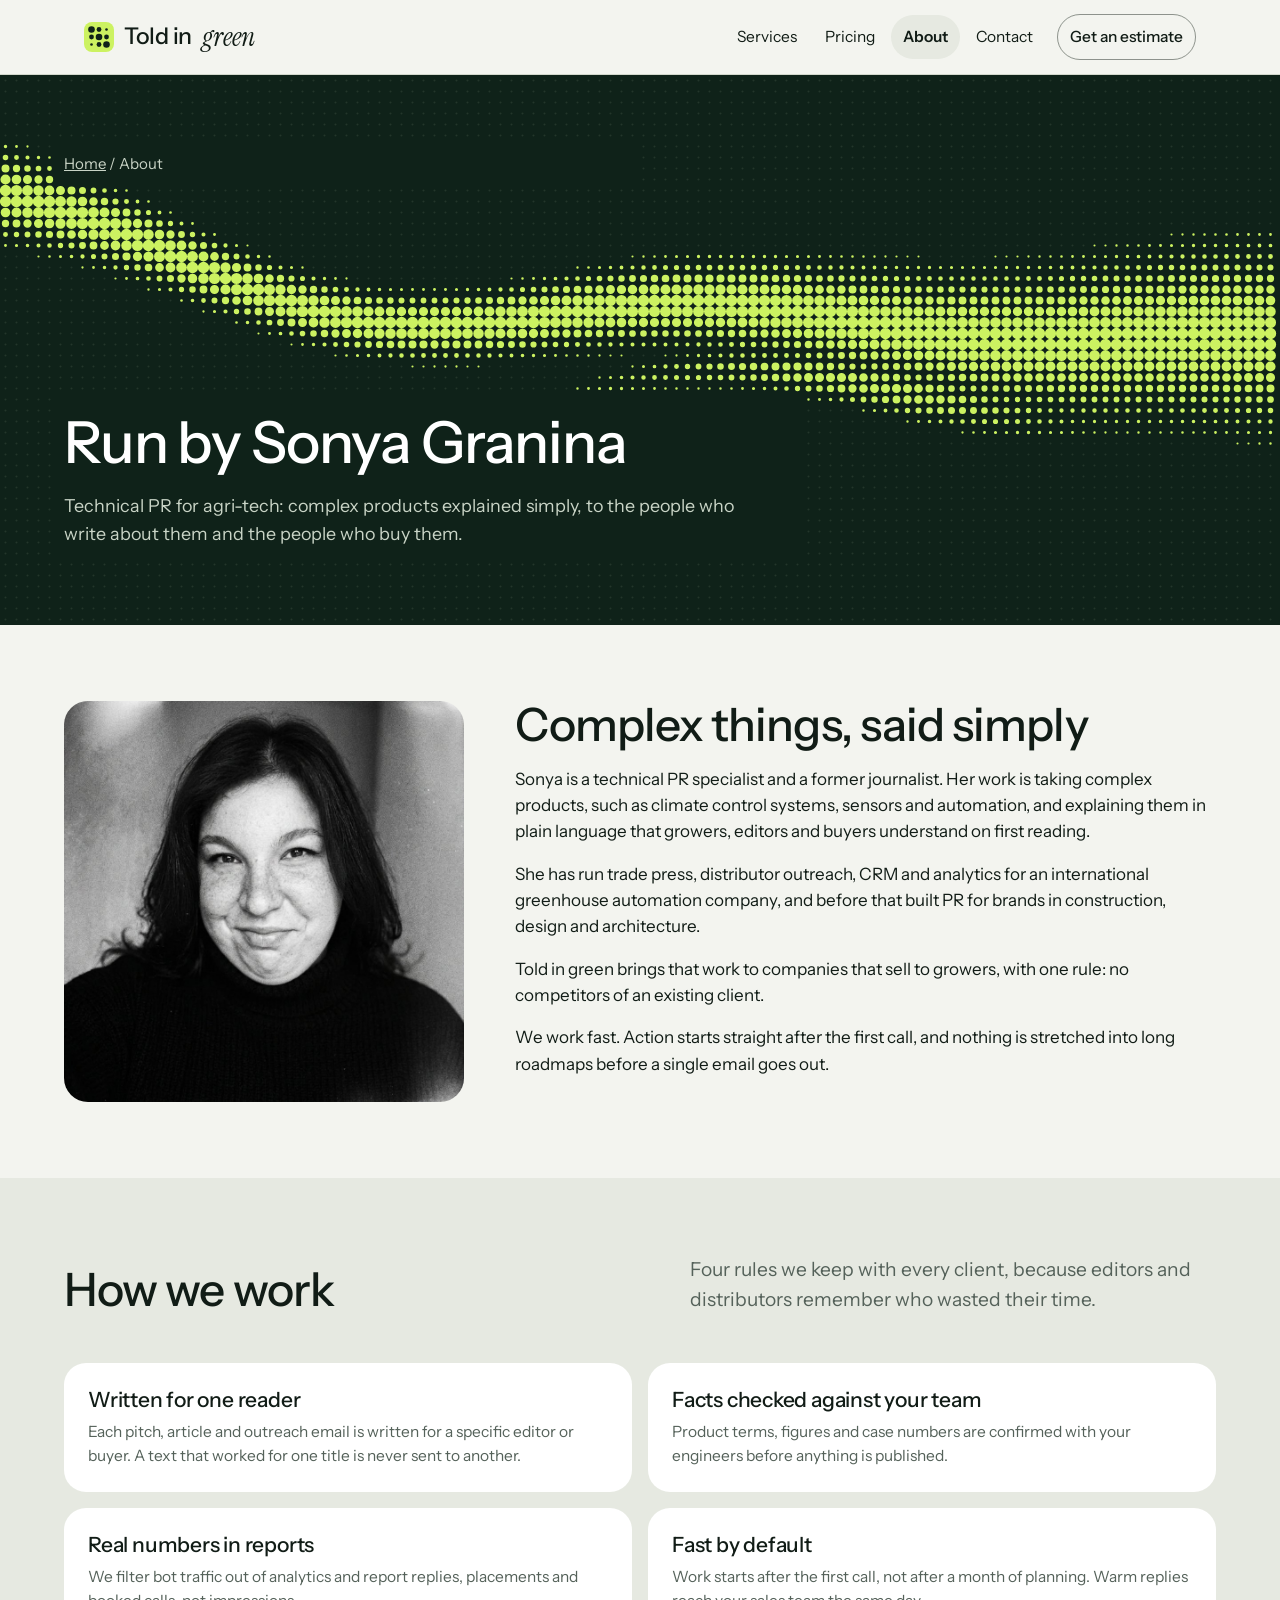
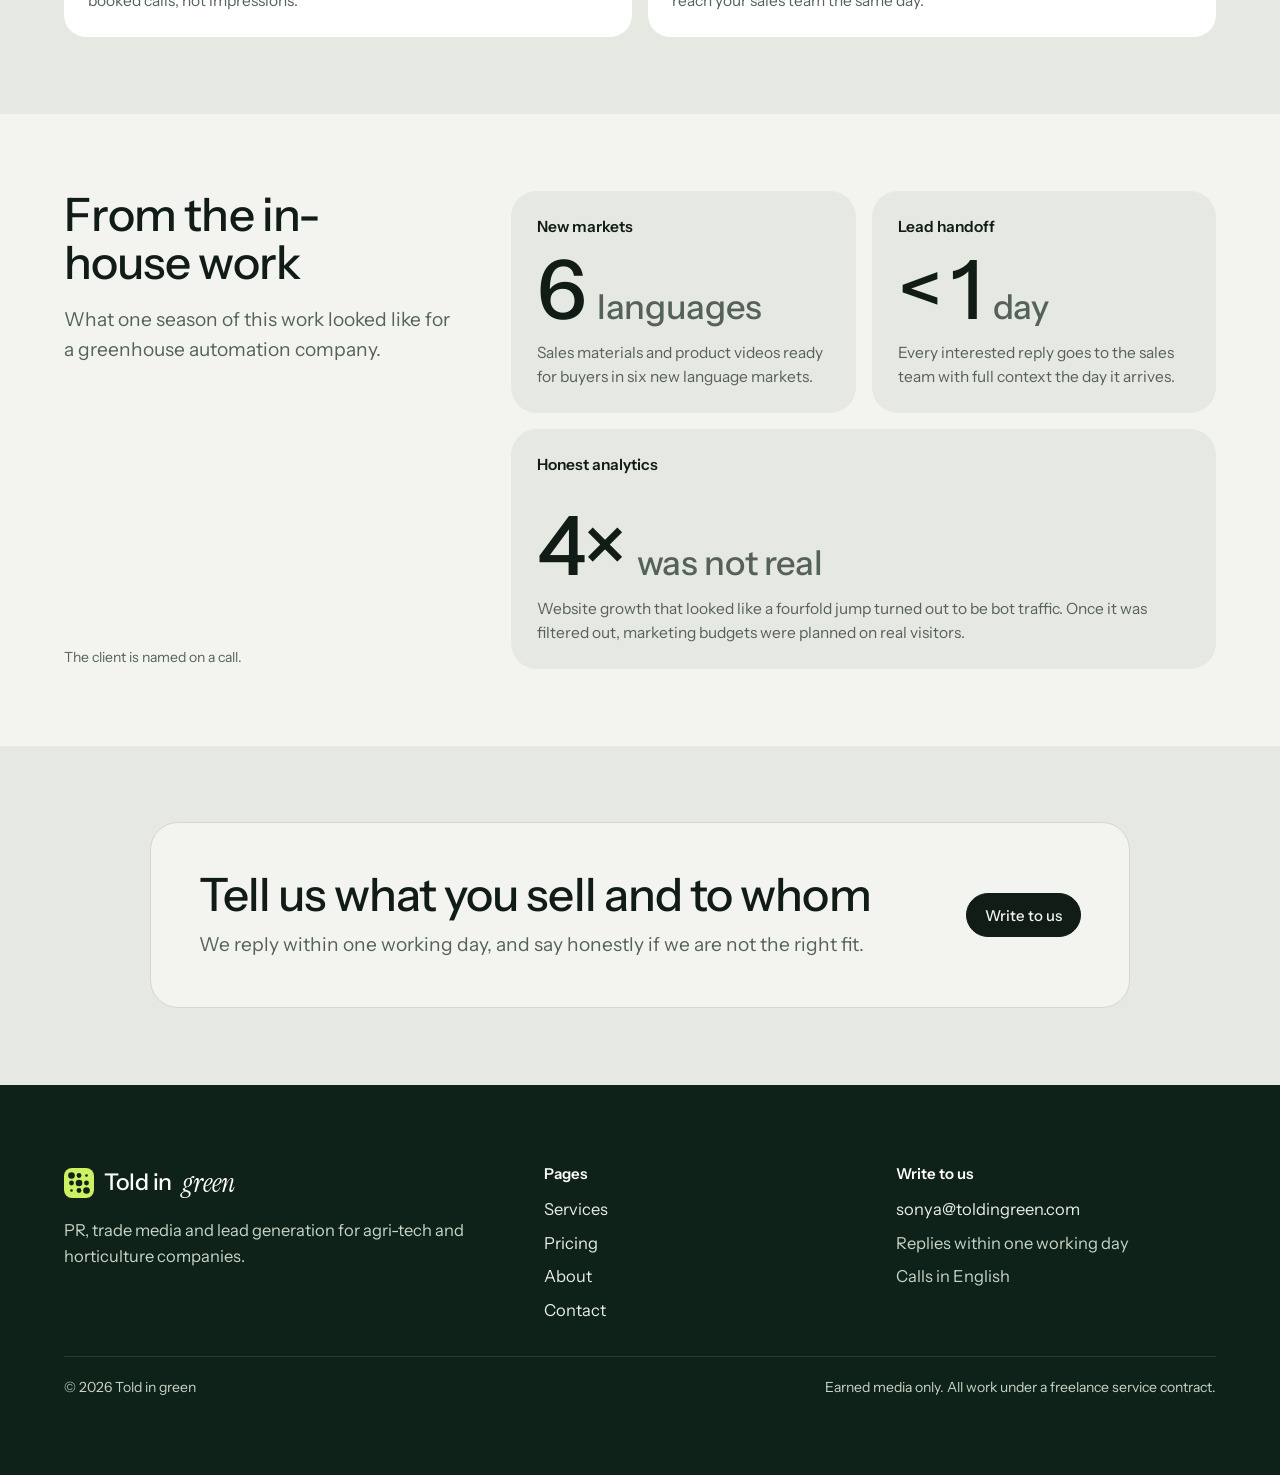
==== about.html @ c71896c4 "Told in green website: home, services, pricing, about, contact Co-Authored-By: Claude Opus 5.5 <nore" ====
<!DOCTYPE html>
<html lang="en">
<head>
<meta charset="utf-8">
<meta name="viewport" content="width=device-width, initial-scale=1">
<title>About | Told in green</title>
<meta name="description" content="PR, trade media and lead generation for agri-tech and horticulture companies.">
<link rel="preconnect" href="https://fonts.googleapis.com"><link rel="preconnect" href="https://fonts.gstatic.com" crossorigin>
<link rel="stylesheet" href="https://fonts.googleapis.com/css2?family=Instrument+Sans:wght@400;500;600&family=Instrument+Serif:ital@1&display=swap">
<link rel="icon" type="image/png" href="favicon.png">
<link rel="stylesheet" href="styles.css">
</head>
<body>
<header class="top"><div class="wrap">
  <a class="logo" href="index.html" aria-label="Told in green, home"><svg class="mark" viewBox="0 0 30 30" aria-hidden="true"><rect width="30" height="30" rx="8" fill="#CCF261"/><g fill="#0F2219"><circle cx="7.5" cy="7.5" r="3.3"/><circle cx="15" cy="7.5" r="2.4"/><circle cx="22.5" cy="7.5" r="1.3"/><circle cx="7.5" cy="15" r="2.4"/><circle cx="15" cy="15" r="3.3"/><circle cx="22.5" cy="15" r="2.4"/><circle cx="7.5" cy="22.5" r="1.3"/><circle cx="15" cy="22.5" r="2.4"/><circle cx="22.5" cy="22.5" r="3.3"/></g></svg>Told in <i>green</i></a>
  <nav class="nav" aria-label="Main"><a href="services.html">Services</a><a href="pricing.html">Pricing</a><a href="about.html" aria-current="page">About</a><a href="contact.html">Contact</a><a class="btn btn-line" href="pricing.html">Get an estimate</a></nav>
</div></header>

<main>
<section class="wall band short" data-amp=".85" data-seed="6" aria-label="About">
  <canvas aria-hidden="true"></canvas>
  <div class="wrap">
    <p class="crumb" data-clear><a href="index.html">Home</a> / About</p>
    <div class="foot" data-clear>
      <h1>Run by Sonya Granina</h1>
      <p>Technical PR for agri-tech: complex products explained simply, to the people who write about them and the people who buy them.</p>
    </div>
  </div>
</section>

<section class="band" aria-labelledby="founder">
  <div class="wrap founder">
    <img class="portrait" src="portrait.jpg" alt="Sonya Granina, founder of Told in green" width="900" height="900">
    <div class="prose">
      <h2 id="founder">Complex things, said simply</h2>
      <p>Sonya is a technical PR specialist and a former journalist. Her work is taking complex products, such as climate control systems, sensors and automation, and explaining them in plain language that growers, editors and buyers understand on first reading.</p>
      <p>She has run trade press, distributor outreach, CRM and analytics for an international greenhouse automation company, and before that built PR for brands in construction, design and architecture.</p>
      <p>Told in green brings that work to companies that sell to growers, with one rule: no competitors of an existing client.</p>
      <p>We work fast. Action starts straight after the first call, and nothing is stretched into long roadmaps before a single email goes out.</p>
    </div>
  </div>
</section>

<section class="band" style="background:var(--card)" aria-labelledby="how">
  <div class="wrap">
    <div class="head"><h2 id="how">How we work</h2><p class="lead">Four rules we keep with every client, because editors and distributors remember who wasted their time.</p></div>
    <div class="principles">
      <div class="dont" style="background:var(--card2)"><h3>Written for one reader</h3><p>Each pitch, article and outreach email is written for a specific editor or buyer. A text that worked for one title is never sent to another.</p></div>
      <div class="dont" style="background:var(--card2)"><h3>Facts checked against your team</h3><p>Product terms, figures and case numbers are confirmed with your engineers before anything is published.</p></div>
      <div class="dont" style="background:var(--card2)"><h3>Real numbers in reports</h3><p>We filter bot traffic out of analytics and report replies, placements and booked calls, not impressions.</p></div>
      <div class="dont" style="background:var(--card2)"><h3>Fast by default</h3><p>Work starts after the first call, not after a month of planning. Warm replies reach your sales team the same day.</p></div>
    </div>
  </div>
</section>

<section class="band" aria-labelledby="facts">
  <div class="wrap stats">
    <div class="side">
      <h2 id="facts">From the in-house work</h2>
      <p class="lead">What one season of this work looked like for a greenhouse automation company.</p>
      <p class="small">The client is named on a call.</p>
    </div>
    <div class="cards">
      <div class="stat"><span class="k">New markets</span><span class="n">6 <small>languages</small></span><p>Sales materials and product videos ready for buyers in six new language markets.</p></div>
      <div class="stat"><span class="k">Lead handoff</span><span class="n">&lt; 1 <small>day</small></span><p>Every interested reply goes to the sales team with full context the day it arrives.</p></div>
      <div class="stat wide"><span class="k">Honest analytics</span><span class="n">4× <small>was not real</small></span><p>Website growth that looked like a fourfold jump turned out to be bot traffic. Once it was filtered out, marketing budgets were planned on real visitors.</p></div>
    </div>
  </div>
</section>

<section class="band field" aria-labelledby="cta">
  <div class="wrap box">
    <div><h2 id="cta">Tell us what you sell and to whom</h2><p class="lead">We reply within one working day, and say honestly if we are not the right fit.</p></div>
    <div class="actions"><a class="btn btn-main" href="contact.html">Write to us</a></div>
  </div>
</section>
</main>


<footer class="band foot-site">
  <div class="wrap">
    <div style="display:grid;gap:14px;align-content:start"><a class="logo" href="index.html"><svg class="mark" viewBox="0 0 30 30" aria-hidden="true"><rect width="30" height="30" rx="8" fill="#CCF261"/><g fill="#0F2219"><circle cx="7.5" cy="7.5" r="3.3"/><circle cx="15" cy="7.5" r="2.4"/><circle cx="22.5" cy="7.5" r="1.3"/><circle cx="7.5" cy="15" r="2.4"/><circle cx="15" cy="15" r="3.3"/><circle cx="22.5" cy="15" r="2.4"/><circle cx="7.5" cy="22.5" r="1.3"/><circle cx="15" cy="22.5" r="2.4"/><circle cx="22.5" cy="22.5" r="3.3"/></g></svg>Told in <i>green</i></a><p style="max-width:40ch">PR, trade media and lead generation for agri-tech and horticulture companies.</p></div>
    <div><h4>Pages</h4><ul><li><a href="services.html">Services</a></li><li><a href="pricing.html">Pricing</a></li><li><a href="about.html">About</a></li><li><a href="contact.html">Contact</a></li></ul></div>
    <div><h4>Write to us</h4><ul><li><a href="mailto:sonya@toldingreen.com">sonya@toldingreen.com</a></li><li>Replies within one working day</li><li>Calls in English</li></ul></div>
    <div class="base"><span>© 2026 Told in green</span><span>Earned media only. All work under a freelance service contract.</span></div>
  </div>
</footer>
<script src="site.js"></script>
</body>
</html>
---- styles.css ----
/* VOICE occasion: a confident B2B studio site for agri-tech and horticulture teams, calm and exact
   IDEA the LED wall at a horticulture trade show: deep green screen, lime halftone signal travelling across it
   PICTURE a live halftone ribbon of lime dots on a dark dot grid, full-bleed in every page header
   COLOUR paper #F3F4EF, forest #0F2219, lime #CCF261 as the one sharp accent, grainy moss/teal gradients for service tiles
   TYPE Instrument Sans for everything, Instrument Serif italic only inside the wordmark
   LAYOUT laptop: header, full-bleed LED band with text in its quiet corners, then wide bands; phone: same order stacked */

:root{color-scheme:light dark;
--bg:light-dark(#F3F4EF,#0B140F);
--ink:light-dark(#111C16,#E8EDE5);
--mut:light-dark(#55625A,#9EABA3);
--card:light-dark(#E6E9E1,#142019);
--card2:light-dark(#FFFFFF,#18261E);
--line:light-dark(#D2D8CC,#27382E);
--link:light-dark(#2D6A1E,#CCF261);
--forest:#0F2219;--forest2:#183327;--lime:#CCF261;--soft:#BFD99A;--limeink:#122010;
--sans:"Instrument Sans",system-ui,-apple-system,"Segoe UI",sans-serif;
--serif:"Instrument Serif",Georgia,serif}
:root[data-theme=light]{color-scheme:light}
:root[data-theme=dark]{color-scheme:dark}
*{box-sizing:border-box;min-width:0}
html{scroll-padding-top:84px;-webkit-text-size-adjust:100%}
body{margin:0;background:var(--bg);color:var(--ink);font:16.5px/1.55 var(--sans);overflow-x:clip}
img,svg,canvas{max-width:100%;display:block}
a{color:var(--link)}
h1,h2,h3{font-weight:500;letter-spacing:-.02em;line-height:1.05;margin:0;text-wrap:balance}
h1{font-size:clamp(36px,5vw,58px)}
h2{font-size:clamp(30px,3.6vw,46px)}
h3{font-size:21px;line-height:1.2;letter-spacing:-.01em}
p{margin:0}
.wrap{max-width:1240px;margin-inline:auto}
.band{padding-block:clamp(44px,6vw,96px);padding-left:max(5vw,16px,env(safe-area-inset-left,0px));padding-right:max(5vw,16px,env(safe-area-inset-right,0px))}
.lead{font-size:clamp(17px,1.5vw,20px);color:var(--mut);max-width:60ch}
.mut{color:var(--mut)}
.small{font-size:14px;color:var(--mut)}

/* header */
.top{position:sticky;top:0;z-index:20;background:color-mix(in srgb,var(--bg) 90%,transparent);backdrop-filter:blur(10px);border-bottom:1px solid var(--line)}
.top .wrap{display:flex;align-items:center;gap:20px;flex-wrap:wrap;padding:14px max(5vw,16px)}
.logo{display:flex;align-items:center;gap:10px;color:var(--ink);text-decoration:none;font-size:23px;font-weight:500;letter-spacing:-.02em;white-space:nowrap}
.logo i{font-family:var(--serif);font-weight:400;font-size:1.18em;letter-spacing:0}
.mark{width:30px;height:30px;flex:none}
.nav{display:flex;gap:4px;margin-left:auto;align-items:center}
.nav a{color:var(--ink);text-decoration:none;padding:10px 12px;border-radius:999px;font-size:15.5px;white-space:nowrap}
.nav a:hover{background:var(--card)}
.nav a[aria-current=page]{background:var(--card);font-weight:600}
.btn{display:inline-flex;align-items:center;justify-content:center;gap:8px;min-height:44px;padding:0 18px;border-radius:999px;border:1px solid transparent;font:inherit;font-weight:500;font-size:15px;text-decoration:none;cursor:pointer;white-space:nowrap;transition:background .15s,color .15s}
.btn-main{background:var(--ink);color:var(--bg);border-color:var(--ink)}
.btn-main:hover{background:color-mix(in srgb,var(--ink) 82%,var(--bg))}
.btn-line{border-color:color-mix(in srgb,currentColor 45%,transparent);color:inherit;background:transparent}
.btn-line:hover{border-color:currentColor}
.wall .btn-main,.result .btn-main{background:#fff;color:var(--forest);border-color:#fff}
.wall .btn-main:hover,.result .btn-main:hover{background:#E4EBE1}
.btn:focus-visible,.nav a:focus-visible,button:focus-visible,input:focus-visible,select:focus-visible,textarea:focus-visible{outline:3px solid var(--lime);outline-offset:2px}
.nav .btn{margin-left:8px;min-height:40px}

/* LED wall */
.wall{position:relative;background:var(--forest);color:#EEF3EA;overflow:hidden;isolation:isolate}
.wall canvas{position:absolute;inset:0;width:100%;height:100%;z-index:-1}
.wall .wrap{position:relative;display:grid;min-height:clamp(560px,76svh,740px);grid-template-columns:minmax(0,1fr) minmax(0,1fr);grid-template-rows:auto 1fr auto;gap:24px}
.wall.short .wrap{min-height:clamp(340px,44svh,440px)}
.wall .note{grid-column:2;justify-self:end;max-width:30ch;font-size:15.5px;color:#C9D4C6;padding:4px}
.wall .foot{grid-column:1/-1;grid-row:3;display:grid;gap:18px;max-width:720px}
.wall h1{color:#fff}
.wall .foot p{color:#C9D4C6;font-size:clamp(17px,1.4vw,19px);max-width:56ch}
.wall .actions{display:flex;flex-wrap:wrap;gap:12px;margin-top:6px}
.wall .btn-line{color:#fff}
.wall .crumb{grid-column:1;font-size:15px;color:#C9D4C6}
.wall .crumb a{color:#C9D4C6}

/* press strip */
.press{border-bottom:1px solid var(--line)}
.press .wrap{display:flex;flex-wrap:wrap;gap:14px 40px;align-items:baseline}
.press .label{color:var(--mut);font-size:15px;flex:0 0 100%}
.press .group{display:grid;gap:10px;flex:1 1 100%}
.press .also li{color:var(--mut);font-size:clamp(17px,1.6vw,21px)}
.press ul{list-style:none;margin:0;padding:0;display:flex;flex-wrap:wrap;gap:10px 34px}
.press li{font-size:clamp(19px,1.9vw,25px);font-weight:500;letter-spacing:-.02em;white-space:nowrap}

/* section heads */
.head{display:grid;grid-template-columns:minmax(0,1.1fr) minmax(0,1fr);gap:20px 48px;align-items:end;margin-bottom:clamp(28px,4vw,48px)}

/* tiles */
.tiles{display:grid;grid-template-columns:repeat(4,minmax(0,1fr));gap:22px}
.tiles a{color:inherit;text-decoration:none;display:grid;gap:12px;align-content:start}
.tiles a:hover .tile{transform:translateY(-3px)}
.tile{position:relative;aspect-ratio:4/4.4;border-radius:22px;overflow:hidden;display:grid;place-items:center;transition:transform .25s}
.tile::after{content:"";position:absolute;inset:0;background-image:url("data:image/svg+xml,%3Csvg xmlns='http://www.w3.org/2000/svg' width='160' height='160'%3E%3Cfilter id='n'%3E%3CfeTurbulence type='fractalNoise' baseFrequency='.9' numOctaves='2' stitchTiles='stitch'/%3E%3CfeColorMatrix values='0 0 0 0 1 0 0 0 0 1 0 0 0 0 1 0 0 0 .55 0'/%3E%3C/filter%3E%3Crect width='100%25' height='100%25' filter='url(%23n)'/%3E%3C/svg%3E");mix-blend-mode:overlay;opacity:.55;pointer-events:none}
.tile svg{width:42%;height:auto;position:relative;z-index:1;filter:drop-shadow(0 2px 8px rgba(0,0,0,.12))}
.g1{background:radial-gradient(60% 50% at 28% 22%,#7ED6BC,transparent 70%),radial-gradient(55% 55% at 78% 82%,#3C6A2E,transparent 70%),linear-gradient(160deg,#9CC7A1,#56824A)}
.g2{background:linear-gradient(180deg,#D7DCCD 0%,#93AE8A 36%,#2E5A34 52%,#7D9E74 66%,#C7D2BE 100%)}
.g3{background:radial-gradient(55% 48% at 50% 58%,#CCF261,transparent 72%),linear-gradient(180deg,#183A28,#0F2219)}
.g4{background:linear-gradient(105deg,#38492B 0%,#6F906B 48%,#93C4C6 100%)}
.g5{background:radial-gradient(70% 60% at 85% 95%,#A9DA6C,transparent 70%),linear-gradient(200deg,#0F2219,#2D5A39)}
.g6{background:radial-gradient(60% 60% at 25% 25%,#F1F6E8,transparent 70%),linear-gradient(140deg,#DCE7CF,#93B784)}
.g7{background:radial-gradient(50% 60% at 70% 30%,#B6E0D6,transparent 70%),linear-gradient(170deg,#4C7D6B,#1D3B2E)}
.tiles h3{margin-top:4px}
.tiles p{color:var(--mut);font-size:15.5px}

/* stats */
.stats{display:grid;grid-template-columns:minmax(0,.9fr) minmax(0,1.6fr);gap:clamp(24px,4vw,56px)}
.stats .side{display:flex;flex-direction:column;gap:18px}
.stats .side .small{margin-top:auto}
.cards{display:grid;grid-template-columns:repeat(2,minmax(0,1fr));gap:16px}
.stat{background:var(--card);border-radius:26px;padding:24px 26px;display:flex;flex-direction:column;gap:10px;min-height:210px}
.stat.wide{grid-column:1/-1;min-height:240px}
.stat .k{font-size:15.5px;font-weight:600}
.stat .n{margin-top:auto;font-size:clamp(46px,6.4vw,84px);font-weight:500;letter-spacing:-.04em;line-height:1;white-space:nowrap}
.stat .n small{font-size:.42em;letter-spacing:-.01em;color:var(--mut);font-weight:500}
.stat p{color:var(--mut);font-size:15.5px}

/* steps */
.steps{display:grid;grid-template-columns:repeat(4,minmax(0,1fr));gap:22px}
.step{border-top:2px solid var(--ink);padding-top:16px;display:grid;gap:8px;align-content:start}
.step .when{font-size:14.5px;color:var(--mut);font-weight:600}
.step p{color:var(--mut);font-size:15.5px}

/* sectors */
.split{display:grid;grid-template-columns:minmax(0,1.2fr) minmax(0,1fr);gap:clamp(24px,4vw,56px);align-items:stretch}
.chips{display:flex;flex-wrap:wrap;gap:10px;margin-top:26px}
.chips span{border:1px solid var(--line);background:var(--card2);border-radius:999px;padding:9px 16px;font-size:15.5px}
.policy{background:var(--forest);color:#E7EEE4;border-radius:26px;padding:clamp(24px,3vw,36px);display:flex;flex-direction:column;gap:14px}
.policy h3{color:#fff;font-size:26px}
.policy p{color:#C3CFC0}
.policy svg{width:56px;height:56px}

/* field CTA */
.field{background:var(--card)}
.field .box{background:var(--card2);border:1px solid var(--line)}
.field .box{background:var(--bg);border-radius:28px;padding:clamp(26px,4vw,48px);display:grid;grid-template-columns:minmax(0,1.4fr) auto;gap:24px;align-items:center;max-width:980px}
.field .box .lead{margin-top:10px}
.field .actions{display:flex;flex-wrap:wrap;gap:12px}

/* footer */
.foot-site{background:var(--forest);color:#C9D4C6}
.foot-site .wrap{display:grid;grid-template-columns:minmax(0,1.4fr) repeat(2,minmax(0,1fr));gap:32px}
.foot-site .logo{color:#fff}
.foot-site a{color:#E7EEE4;text-decoration:none}
.foot-site a:hover{text-decoration:underline}
.foot-site ul{list-style:none;padding:0;margin:0;display:grid;gap:8px}
.foot-site h4{margin:0 0 12px;font-size:15px;font-weight:600;color:#fff}
.foot-site .base{grid-column:1/-1;border-top:1px solid #27412F;padding-top:20px;display:flex;flex-wrap:wrap;gap:8px 24px;justify-content:space-between;font-size:14px}

/* services page */
.svc{display:grid;grid-template-columns:minmax(0,.8fr) minmax(0,1.5fr);gap:clamp(24px,4vw,56px);padding-block:clamp(32px,4vw,56px);border-top:1px solid var(--line)}
.svc:first-child{border-top:0;padding-top:0}
.svc .tile{aspect-ratio:4/3.2;position:sticky;top:100px}
.svc .body{display:grid;gap:18px;align-content:start}
.svc .meta{display:flex;flex-wrap:wrap;gap:10px}
.svc .meta span{background:var(--card);border-radius:999px;padding:7px 14px;font-size:14.5px;white-space:nowrap}
.cols{display:grid;grid-template-columns:repeat(2,minmax(0,1fr));gap:22px}
.cols h4{margin:0 0 8px;font-size:15.5px;font-weight:600}
.tick{list-style:none;margin:0;padding:0;display:grid;gap:8px}
.tick li{padding-left:24px;position:relative}
.tick li::before{content:"";position:absolute;left:3px;top:.6em;width:8px;height:8px;border-radius:50%;background:color-mix(in srgb,var(--ink) 55%,transparent)}
.donts{display:grid;grid-template-columns:repeat(3,minmax(0,1fr));gap:16px}
.dont{background:var(--card);border-radius:22px;padding:24px;display:grid;gap:8px;align-content:start}
.dont p{color:var(--mut);font-size:15.5px}

/* pricing */
.calc{display:grid;grid-template-columns:minmax(0,1.45fr) minmax(0,1fr);gap:clamp(20px,3vw,40px);align-items:start}
.presets{display:flex;flex-wrap:wrap;gap:10px;margin-bottom:18px}
.chip{min-height:44px;padding:0 16px;border-radius:999px;border:1px solid var(--line);background:var(--card2);color:var(--ink);font:inherit;font-size:15px;cursor:pointer}
.chip[aria-pressed=true]{background:var(--forest);color:#fff;border-color:var(--forest)}
.rows{display:grid;gap:10px}
.row{display:grid;grid-template-columns:auto minmax(0,1fr) auto;gap:14px;align-items:center;background:var(--card2);border:1px solid var(--line);border-radius:18px;padding:14px 16px}
.row.on{border-color:color-mix(in srgb,var(--ink) 45%,transparent)}
.row .name{font-weight:600}
.row .desc{color:var(--mut);font-size:14.5px;line-height:1.45}
.row .price{text-align:right;white-space:nowrap;font-weight:600}
.row .price small{display:block;font-weight:400;color:var(--mut);font-size:13.5px}
.sw{appearance:none;width:46px;height:28px;border-radius:999px;background:var(--line);position:relative;cursor:pointer;margin:0;flex:none;transition:background .2s}
.sw::after{content:"";position:absolute;top:3px;left:3px;width:22px;height:22px;border-radius:50%;background:#fff;box-shadow:0 1px 3px rgba(0,0,0,.25);transition:left .2s}
.sw:checked{background:var(--forest)}
.sw:checked::after{left:21px}
.qty{grid-column:2/-1;display:flex;align-items:center;gap:10px;font-size:14.5px;color:var(--mut)}
.qty button{width:40px;height:40px;border-radius:50%;border:1px solid var(--line);background:var(--bg);color:var(--ink);font:inherit;font-size:20px;cursor:pointer}
.qty output{min-width:2ch;text-align:center;font-weight:600;color:var(--ink);font-size:17px}
.opts{display:grid;grid-template-columns:minmax(0,1fr);gap:12px;margin-top:18px}
.opt{background:var(--card);border-radius:18px;padding:16px;display:grid;gap:10px}
.opt .lbl{font-weight:600;font-size:15.5px}
.seg{display:flex;flex-wrap:wrap;gap:6px}
.seg button{flex:1 1 auto;min-height:44px;border-radius:12px;border:1px solid var(--line);background:var(--card2);color:var(--ink);font:inherit;font-size:15px;cursor:pointer;padding:0 10px;white-space:nowrap}
.seg button[aria-pressed=true]{background:var(--forest);color:#fff;border-color:var(--forest)}
.result{position:sticky;top:96px;background:var(--forest);color:#DDE6DA;border-radius:28px;padding:clamp(22px,3vw,32px);display:grid;gap:18px}
.result .big{font-size:clamp(48px,6vw,76px);font-weight:500;letter-spacing:-.04em;line-height:1;color:#fff;white-space:nowrap}
.result .big small{font-size:.36em;color:#B9C6B5;letter-spacing:0}
.mix{display:flex;height:14px;border-radius:999px;overflow:hidden;background:#20392B}
.mix span{height:100%}
.brk{display:grid;gap:7px;font-size:15px}
.brk div{display:grid;grid-template-columns:12px minmax(0,1fr) auto;gap:10px;align-items:center}
.brk i{width:12px;height:12px;border-radius:3px}
.brk b{font-weight:500;color:#fff;white-space:nowrap}
.sum{display:grid;grid-template-columns:repeat(2,minmax(0,1fr));gap:12px;border-top:1px solid #2A4535;padding-top:16px}
.sum .v{font-size:24px;color:#fff;font-weight:500;white-space:nowrap;letter-spacing:-.02em}
.sum .k{font-size:14px;color:#B9C6B5}
.save{font-size:14.5px;color:#C9D4C6}
.result .btn{width:100%}
.result .small{color:#AEBBAA}
.bar{display:none}
.faq{display:grid;grid-template-columns:repeat(2,minmax(0,1fr));gap:12px 32px}
.faq details{border-top:1px solid var(--line);padding:16px 0}
.faq summary{cursor:pointer;font-weight:600;font-size:17px;list-style:none;display:flex;justify-content:space-between;gap:16px}
.faq summary::after{content:"+";font-weight:400;font-size:22px;line-height:1}
.faq details[open] summary::after{content:"–"}
.faq details p{color:var(--mut);margin-top:10px}

/* about */
.founder{display:grid;grid-template-columns:minmax(0,.8fr) minmax(0,1.4fr);gap:clamp(24px,4vw,56px);align-items:start}
.portrait{display:block;width:100%;height:auto;aspect-ratio:1;object-fit:cover;border-radius:24px}
.prose{display:grid;gap:16px;font-size:17px;max-width:66ch}
.prose p{color:var(--ink)}
.timeline{display:grid;gap:0;margin-top:8px}
.timeline div{display:grid;grid-template-columns:minmax(120px,.35fr) minmax(0,1fr);gap:20px;padding:16px 0;border-top:1px solid var(--line)}
.timeline b{font-weight:600;white-space:nowrap}
.principles{display:grid;grid-template-columns:repeat(2,minmax(0,1fr));gap:16px}

/* contact */
.contact{display:grid;grid-template-columns:minmax(0,1.5fr) minmax(0,1fr);gap:clamp(24px,4vw,56px);align-items:start}
form{display:grid;gap:18px}
.f2{display:grid;grid-template-columns:repeat(2,minmax(0,1fr));gap:18px}
label{display:grid;gap:7px;font-weight:600;font-size:15px}
label .opt-t{font-weight:400;color:var(--mut)}
input[type=text],input[type=email],input[type=url],select,textarea{font:inherit;font-size:16px;color:var(--ink);background:var(--card2);border:1px solid color-mix(in srgb,var(--ink) 22%,transparent);border-radius:14px;padding:12px 14px;min-height:48px;width:100%}
textarea{min-height:140px;resize:vertical}
fieldset{border:0;margin:0;padding:0;display:grid;gap:10px}
legend{font-weight:600;font-size:15px;margin-bottom:10px}
.checks{display:flex;flex-wrap:wrap;gap:8px}
.checks label{display:flex;align-items:center;gap:8px;font-weight:400;border:1px solid var(--line);background:var(--card2);border-radius:999px;padding:0 14px 0 10px;min-height:44px;cursor:pointer}
.checks input{width:18px;height:18px;accent-color:#1F4A2E;margin:0}
.err{color:light-dark(#A3261A,#FF9C8F);font-size:14px;font-weight:500;min-height:0}
[aria-invalid=true]{border-color:light-dark(#A3261A,#FF9C8F)!important}
.est{background:var(--card);border-radius:18px;padding:16px 18px;display:grid;gap:8px}
.est pre{margin:0;white-space:pre-wrap;font:14.5px/1.5 var(--sans);color:var(--mut)}
.aside{display:grid;gap:16px;position:sticky;top:100px}
.aside .policy{gap:10px}
.done{background:var(--card);border-radius:24px;padding:clamp(22px,3vw,32px);display:grid;gap:16px}
.done pre{margin:0;background:var(--card2);border:1px solid var(--line);border-radius:14px;padding:16px;white-space:pre-wrap;font:14.5px/1.5 var(--sans);max-height:320px;overflow:auto}
.done .actions{display:flex;flex-wrap:wrap;gap:10px}
.next{list-style:none;margin:0;padding:0;display:grid;gap:12px}
.next li{display:grid;grid-template-columns:auto minmax(0,1fr);gap:12px;align-items:start}
.next b{display:inline-grid;place-items:center;min-width:92px;padding:2px 8px;border-radius:8px;border:1px solid var(--line);background:var(--card2);font-size:13.5px;font-weight:600;white-space:nowrap}

@media(max-width:980px){
.tiles{grid-template-columns:repeat(2,minmax(0,1fr))}
.steps{grid-template-columns:repeat(2,minmax(0,1fr))}
.calc{grid-template-columns:minmax(0,1fr)}
.result{position:static}
.donts{grid-template-columns:minmax(0,1fr)}
}
@media(max-width:820px){
.head,.stats,.split,.svc,.founder,.contact,.field .box{grid-template-columns:minmax(0,1fr)}
.svc .tile{position:static;max-width:420px}
.portrait{max-width:360px}
.aside{position:static}
.foot-site .wrap{grid-template-columns:repeat(2,minmax(0,1fr))}
.foot-site .wrap>div:first-child{grid-column:1/-1}
}
@media(max-width:600px){
.top .wrap{gap:6px 12px;padding-block:10px}
.nav{order:3;width:100%;margin-left:0;overflow-x:auto;scrollbar-width:none}
.nav a{flex:none;padding:10px 12px}
.nav .btn{display:none}
.wall .wrap{grid-template-columns:minmax(0,1fr)}
.wall .wrap,.wall.short .wrap{min-height:0}
.wall .note{display:none}
.wall .foot{margin-top:clamp(190px,50vw,230px)}
.wall.short .foot{margin-top:150px}
.tiles,.steps,.cards,.cols,.opts,.faq,.f2,.principles{grid-template-columns:minmax(0,1fr)}
.stat.wide{grid-column:auto}
.timeline div{grid-template-columns:minmax(0,1fr);gap:4px}
.row{grid-template-columns:auto minmax(0,1fr)}
.row .price{grid-column:2;text-align:left}
.bar{display:flex;position:sticky;bottom:0;z-index:15;justify-content:space-between;align-items:center;gap:12px;background:var(--forest);color:#fff;padding:12px 16px;border-top:1px solid #2A4535}
.bar b{font-size:22px;font-weight:500;white-space:nowrap}
.bar a{color:var(--lime);font-weight:600}
}
@media(prefers-reduced-motion:reduce){.tile{transition:none}}
[hidden]{display:none!important}
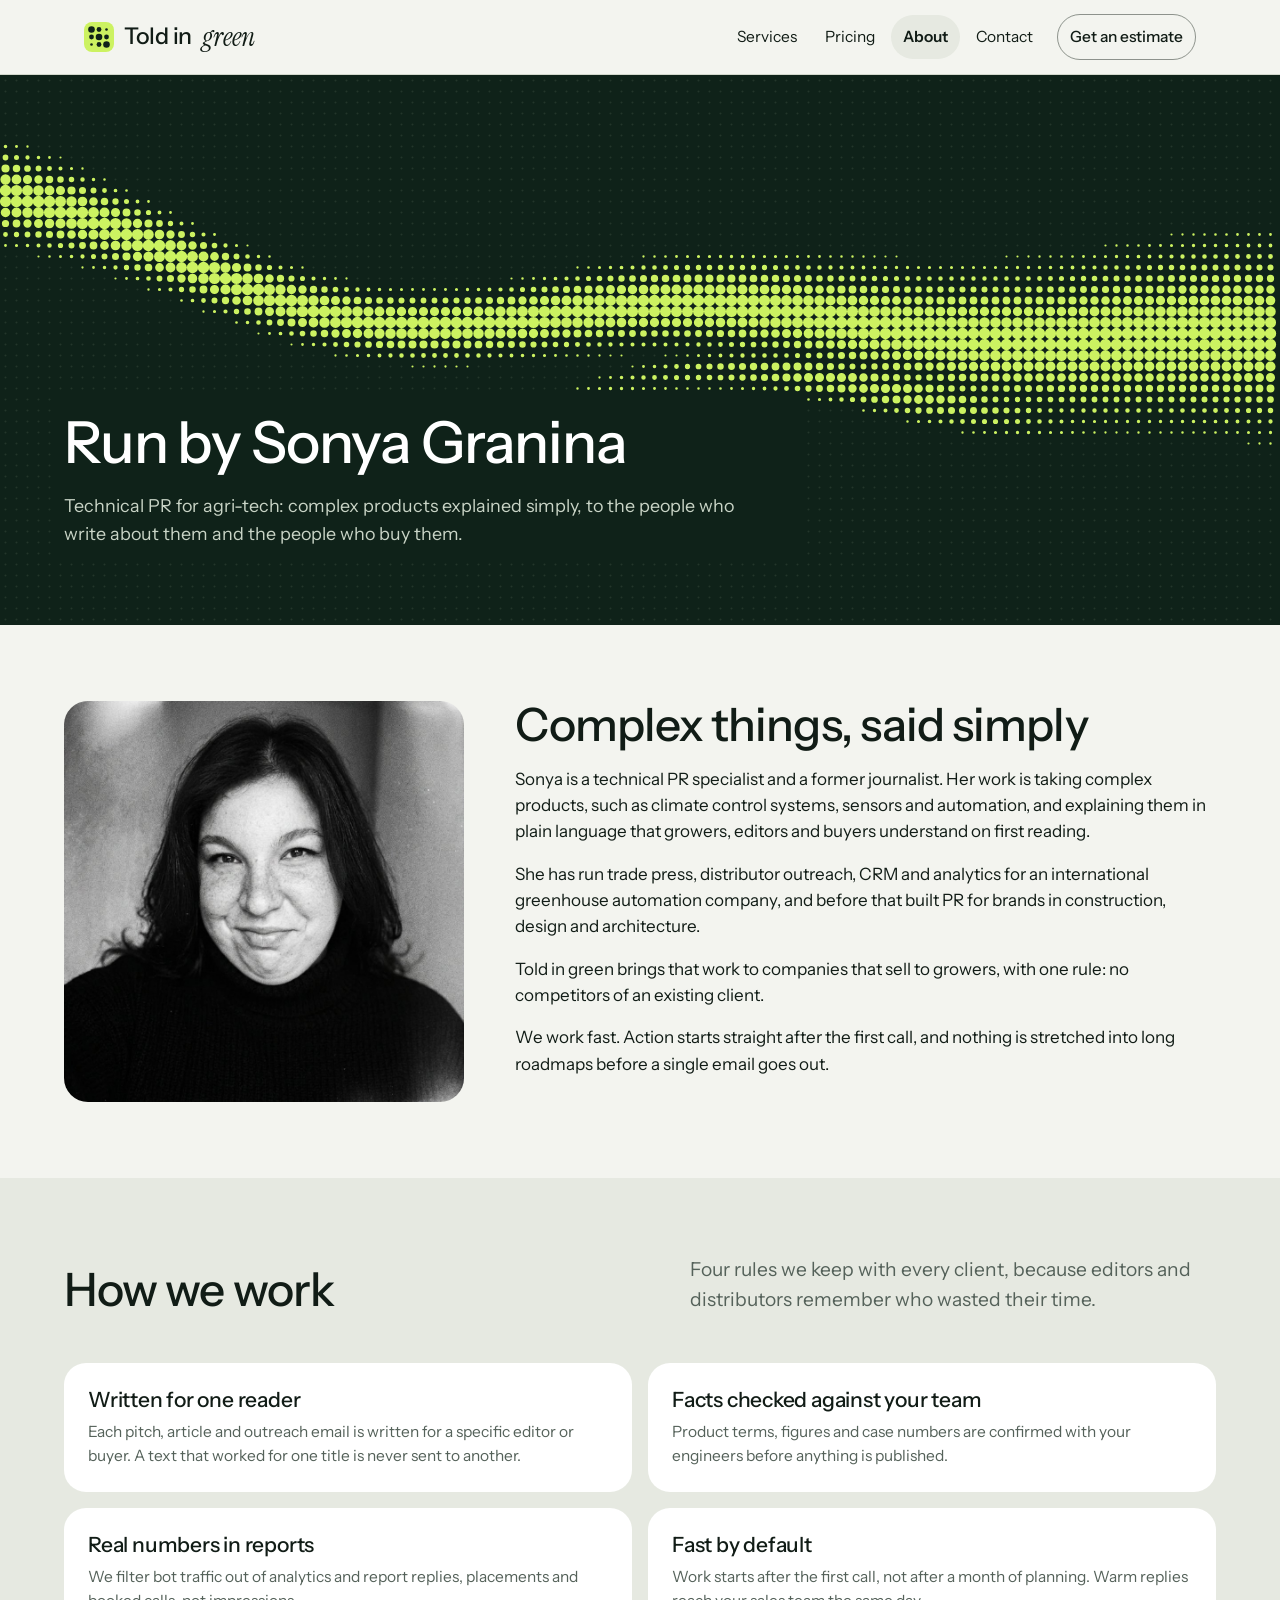
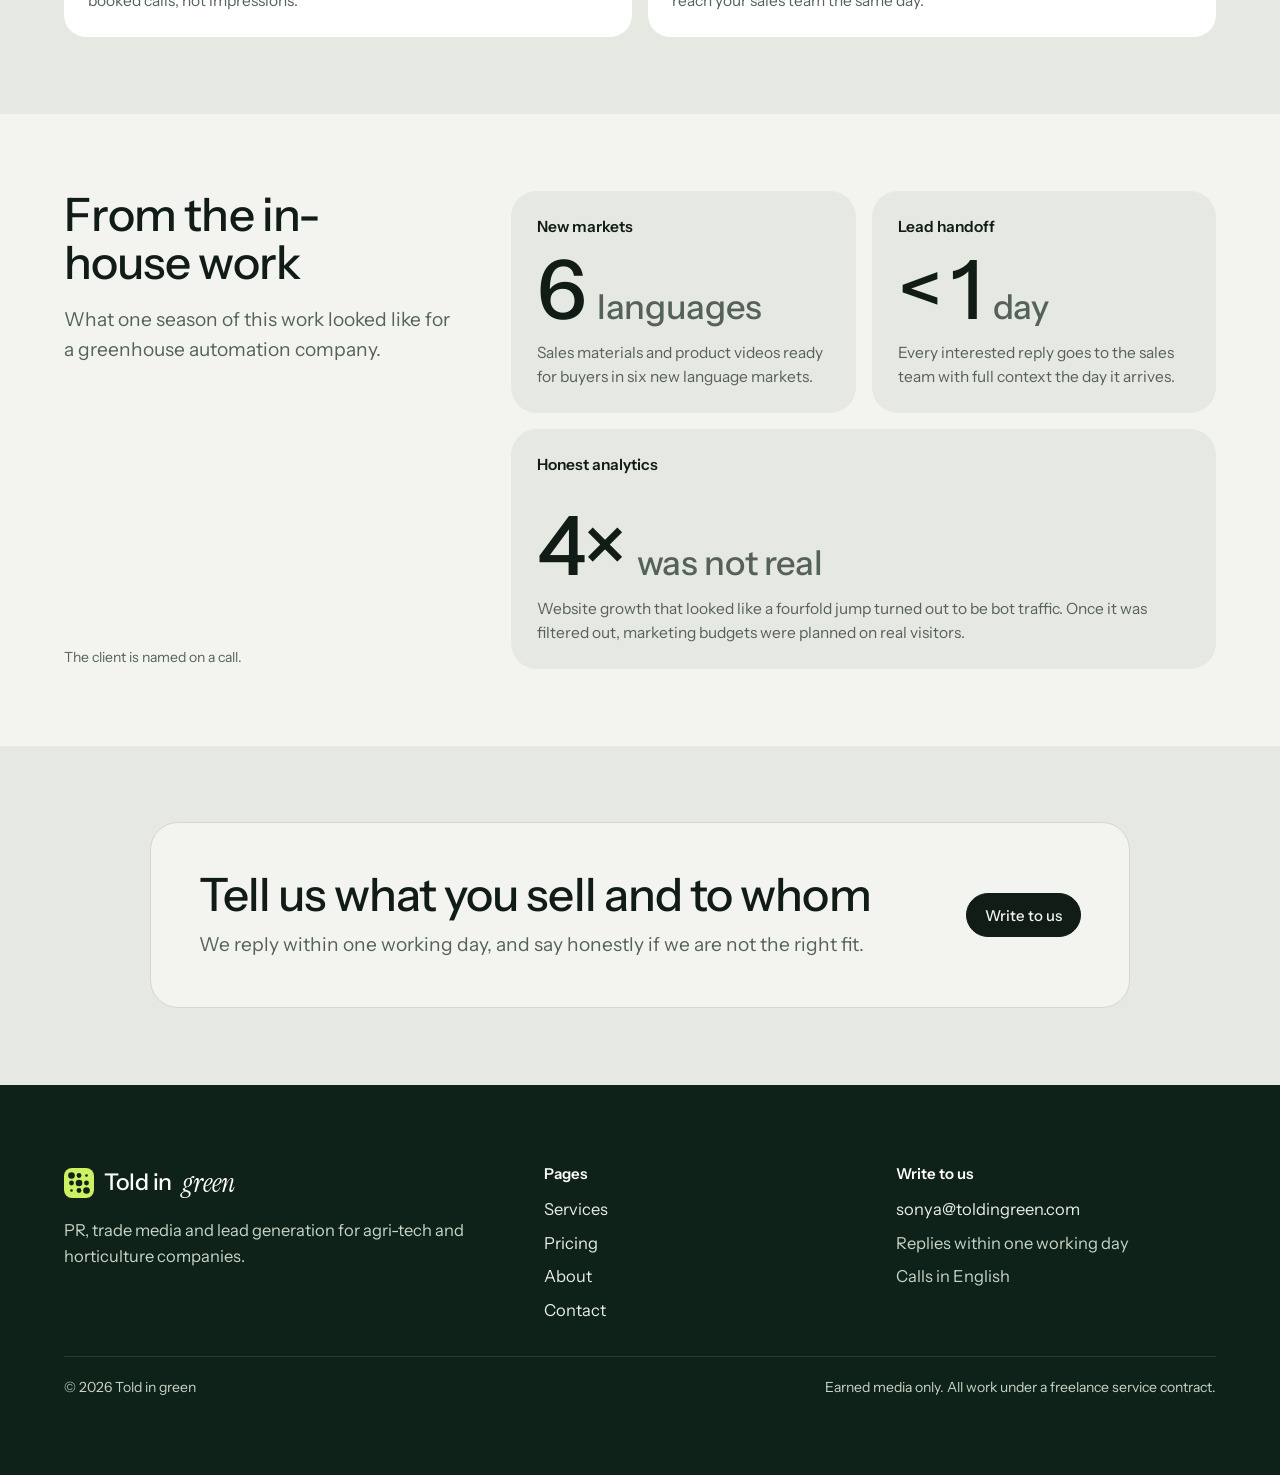
==== commit a562290f: "Remove breadcrumbs from page headers Co-Authored-By: Claude Opus 5.5 <noreply@anthropic.com> Claude-" ====
--- a/about.html
+++ b/about.html
@@ -20,7 +20,6 @@
 <section class="wall band short" data-amp=".85" data-seed="6" aria-label="About">
   <canvas aria-hidden="true"></canvas>
   <div class="wrap">
-    <p class="crumb" data-clear><a href="index.html">Home</a> / About</p>
     <div class="foot" data-clear>
       <h1>Run by Sonya Granina</h1>
       <p>Technical PR for agri-tech: complex products explained simply, to the people who write about them and the people who buy them.</p>
--- a/styles.css
+++ b/styles.css
@@ -13,7 +13,7 @@
 --card2:light-dark(#FFFFFF,#18261E);
 --line:light-dark(#D2D8CC,#27382E);
 --link:light-dark(#2D6A1E,#CCF261);
---forest:#0F2219;--forest2:#183327;--lime:#CCF261;--soft:#BFD99A;--limeink:#122010;
+--forest:#0F2219;--forest2:#183327;--lime:#CCF261;--on:light-dark(#1F5A34,#BFD99A);--onink:light-dark(#FFFFFF,#0F2219);--soft:#BFD99A;--limeink:#122010;
 --sans:"Instrument Sans",system-ui,-apple-system,"Segoe UI",sans-serif;
 --serif:"Instrument Serif",Georgia,serif}
 :root[data-theme=light]{color-scheme:light}
@@ -161,18 +161,20 @@
 .calc{display:grid;grid-template-columns:minmax(0,1.45fr) minmax(0,1fr);gap:clamp(20px,3vw,40px);align-items:start}
 .presets{display:flex;flex-wrap:wrap;gap:10px;margin-bottom:18px}
 .chip{min-height:44px;padding:0 16px;border-radius:999px;border:1px solid var(--line);background:var(--card2);color:var(--ink);font:inherit;font-size:15px;cursor:pointer}
-.chip[aria-pressed=true]{background:var(--forest);color:#fff;border-color:var(--forest)}
+.chip[aria-pressed=true]{background:var(--on);color:var(--onink);border-color:var(--on);font-weight:600}
 .rows{display:grid;gap:10px}
 .row{display:grid;grid-template-columns:auto minmax(0,1fr) auto;gap:14px;align-items:center;background:var(--card2);border:1px solid var(--line);border-radius:18px;padding:14px 16px}
-.row.on{border-color:color-mix(in srgb,var(--ink) 45%,transparent)}
+.row{transition:background .15s,border-color .15s}
+.row.on{border:1.5px solid var(--on);background:color-mix(in srgb,var(--on) 12%,var(--card2));box-shadow:0 0 0 3px color-mix(in srgb,var(--on) 14%,transparent)}
+.row.on .price{color:var(--on)}
 .row .name{font-weight:600}
 .row .desc{color:var(--mut);font-size:14.5px;line-height:1.45}
 .row .price{text-align:right;white-space:nowrap;font-weight:600}
 .row .price small{display:block;font-weight:400;color:var(--mut);font-size:13.5px}
-.sw{appearance:none;width:46px;height:28px;border-radius:999px;background:var(--line);position:relative;cursor:pointer;margin:0;flex:none;transition:background .2s}
-.sw::after{content:"";position:absolute;top:3px;left:3px;width:22px;height:22px;border-radius:50%;background:#fff;box-shadow:0 1px 3px rgba(0,0,0,.25);transition:left .2s}
-.sw:checked{background:var(--forest)}
-.sw:checked::after{left:21px}
+.sw{appearance:none;width:46px;height:28px;border-radius:999px;background:light-dark(#C9D0C3,#33443A);border:1px solid light-dark(#B5BEAF,#46594D);position:relative;cursor:pointer;margin:0;flex:none;transition:background .2s,border-color .2s}
+.sw::after{content:"";position:absolute;top:2px;left:2px;width:22px;height:22px;border-radius:50%;background:light-dark(#FFFFFF,#8E9C93);box-shadow:0 1px 3px rgba(0,0,0,.25);transition:left .2s,background .2s}
+.sw:checked{background:var(--on);border-color:var(--on)}
+.sw:checked::after{left:20px;background:var(--onink)}
 .qty{grid-column:2/-1;display:flex;align-items:center;gap:10px;font-size:14.5px;color:var(--mut)}
 .qty button{width:40px;height:40px;border-radius:50%;border:1px solid var(--line);background:var(--bg);color:var(--ink);font:inherit;font-size:20px;cursor:pointer}
 .qty output{min-width:2ch;text-align:center;font-weight:600;color:var(--ink);font-size:17px}
@@ -181,15 +183,15 @@
 .opt .lbl{font-weight:600;font-size:15.5px}
 .seg{display:flex;flex-wrap:wrap;gap:6px}
 .seg button{flex:1 1 auto;min-height:44px;border-radius:12px;border:1px solid var(--line);background:var(--card2);color:var(--ink);font:inherit;font-size:15px;cursor:pointer;padding:0 10px;white-space:nowrap}
-.seg button[aria-pressed=true]{background:var(--forest);color:#fff;border-color:var(--forest)}
+.seg button[aria-pressed=true]{background:var(--on);color:var(--onink);border-color:var(--on);font-weight:600}
 .result{position:sticky;top:96px;background:var(--forest);color:#DDE6DA;border-radius:28px;padding:clamp(22px,3vw,32px);display:grid;gap:18px}
 .result .big{font-size:clamp(48px,6vw,76px);font-weight:500;letter-spacing:-.04em;line-height:1;color:#fff;white-space:nowrap}
 .result .big small{font-size:.36em;color:#B9C6B5;letter-spacing:0}
-.mix{display:flex;height:14px;border-radius:999px;overflow:hidden;background:#20392B}
-.mix span{height:100%}
+.mix{display:flex;gap:3px;height:16px;border-radius:999px;overflow:hidden}
+.mix span{height:100%;min-width:6px}
 .brk{display:grid;gap:7px;font-size:15px}
 .brk div{display:grid;grid-template-columns:12px minmax(0,1fr) auto;gap:10px;align-items:center}
-.brk i{width:12px;height:12px;border-radius:3px}
+.brk i{width:14px;height:14px;border-radius:4px}
 .brk b{font-weight:500;color:#fff;white-space:nowrap}
 .sum{display:grid;grid-template-columns:repeat(2,minmax(0,1fr));gap:12px;border-top:1px solid #2A4535;padding-top:16px}
 .sum .v{font-size:24px;color:#fff;font-weight:500;white-space:nowrap;letter-spacing:-.02em}
